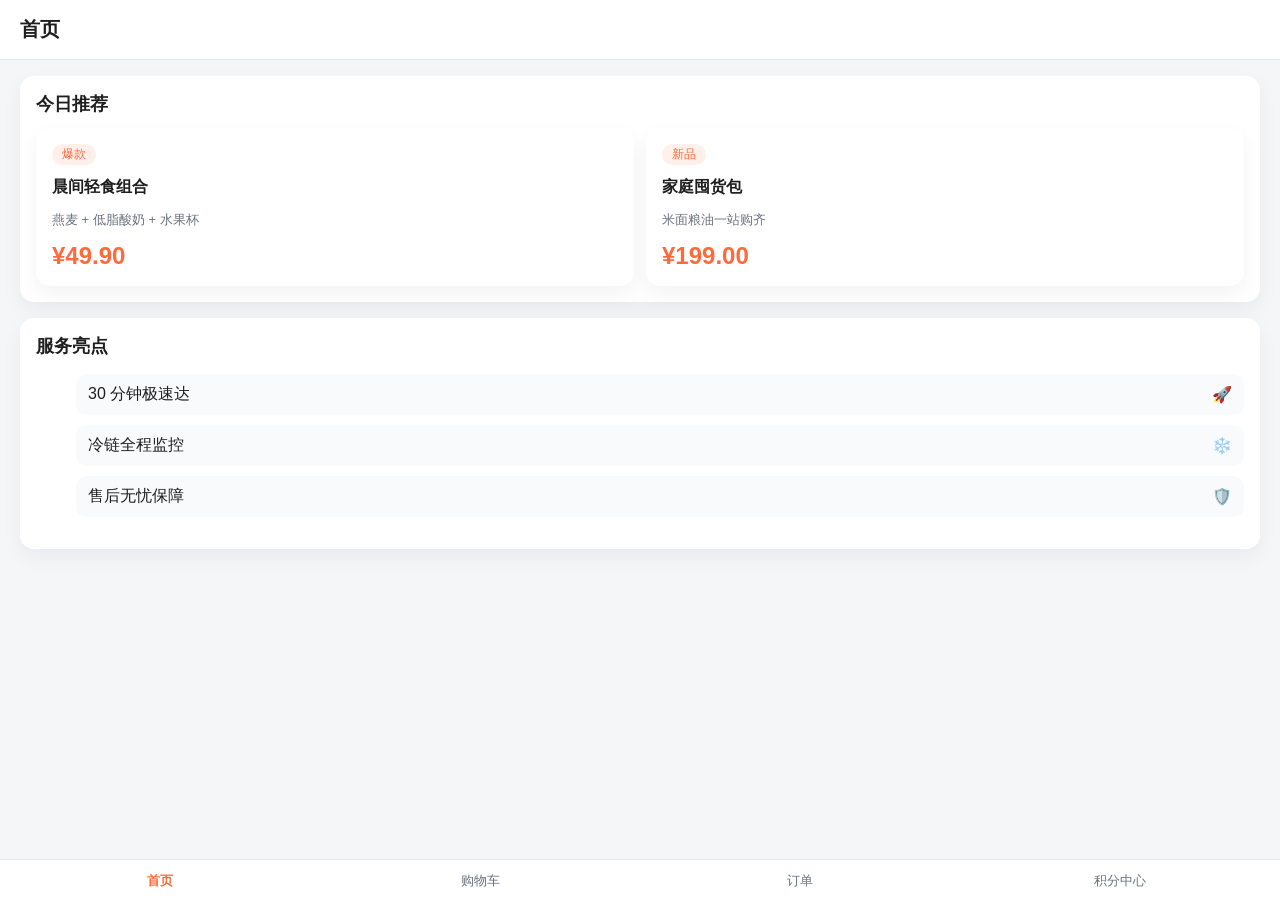
==== index.html @ 3f64d0c6 "Add tabbed routes with cart, orders, and points" ====
<!DOCTYPE html>
<html lang="zh-CN">
<head>
  <meta charset="UTF-8" />
  <meta name="viewport" content="width=device-width, initial-scale=1.0" />
  <title>购物应用原型</title>
  <link rel="stylesheet" href="styles.css" />
</head>
<body>
  <div id="app">
    <header class="app-header">
      <h1 id="page-title">首页</h1>
    </header>

    <main id="main-content" class="main-content"></main>

    <nav class="tabbar">
      <button class="tabbar-item" data-route="home">
        <span>首页</span>
      </button>
      <button class="tabbar-item" data-route="cart">
        <span>购物车</span>
      </button>
      <button class="tabbar-item" data-route="orders">
        <span>订单</span>
      </button>
      <button class="tabbar-item" data-route="points">
        <span>积分中心</span>
      </button>
    </nav>
  </div>

  <script src="app.js"></script>
</body>
</html>
---- styles.css ----
:root {
  color-scheme: light;
  font-family: "PingFang SC", "Microsoft YaHei", sans-serif;
  --primary: #ff6a3d;
  --text: #1f1f1f;
  --muted: #6b7280;
  --card: #ffffff;
  --bg: #f5f6f8;
  --border: #e5e7eb;
}

* {
  box-sizing: border-box;
}

body {
  margin: 0;
  background: var(--bg);
  color: var(--text);
}

#app {
  min-height: 100vh;
  display: flex;
  flex-direction: column;
}

.app-header {
  padding: 16px 20px;
  background: var(--card);
  border-bottom: 1px solid var(--border);
  position: sticky;
  top: 0;
  z-index: 10;
}

.app-header h1 {
  margin: 0;
  font-size: 20px;
}

.main-content {
  flex: 1;
  padding: 16px 20px 80px;
  display: flex;
  flex-direction: column;
  gap: 16px;
}

.card {
  background: var(--card);
  border-radius: 14px;
  padding: 16px;
  box-shadow: 0 8px 20px rgba(15, 23, 42, 0.05);
}

.card h2 {
  margin: 0 0 12px;
  font-size: 18px;
}

.card h3 {
  margin: 12px 0 8px;
  font-size: 16px;
}

.badge {
  display: inline-block;
  padding: 2px 10px;
  border-radius: 999px;
  background: rgba(255, 106, 61, 0.1);
  color: var(--primary);
  font-size: 12px;
}

.tabbar {
  position: fixed;
  bottom: 0;
  left: 0;
  right: 0;
  display: grid;
  grid-template-columns: repeat(4, 1fr);
  background: var(--card);
  border-top: 1px solid var(--border);
}

.tabbar-item {
  padding: 12px 0 10px;
  border: none;
  background: transparent;
  font-size: 13px;
  color: var(--muted);
}

.tabbar-item.active {
  color: var(--primary);
  font-weight: 600;
}

.cart-item {
  display: grid;
  grid-template-columns: 1fr auto;
  gap: 8px;
  align-items: center;
  padding: 12px 0;
  border-bottom: 1px solid var(--border);
}

.cart-item:last-child {
  border-bottom: none;
}

.cart-item-info {
  display: flex;
  flex-direction: column;
  gap: 4px;
}

.cart-controls {
  display: flex;
  gap: 8px;
  align-items: center;
}

.cart-controls button {
  width: 28px;
  height: 28px;
  border-radius: 8px;
  border: 1px solid var(--border);
  background: #fff;
}

.total-row {
  display: flex;
  justify-content: space-between;
  font-weight: 600;
}

.action-button {
  background: var(--primary);
  color: #fff;
  border: none;
  border-radius: 12px;
  padding: 10px 16px;
  font-size: 14px;
  cursor: pointer;
}

.timeline {
  display: flex;
  flex-direction: column;
  gap: 12px;
  margin-top: 12px;
}

.timeline-item {
  display: grid;
  grid-template-columns: 10px 1fr;
  gap: 10px;
  align-items: start;
}

.timeline-dot {
  width: 10px;
  height: 10px;
  border-radius: 50%;
  background: var(--primary);
  margin-top: 6px;
}

.timeline-content {
  background: #fdf2ec;
  padding: 10px 12px;
  border-radius: 10px;
}

.list {
  display: flex;
  flex-direction: column;
  gap: 10px;
}

.list-item {
  display: flex;
  justify-content: space-between;
  align-items: center;
  padding: 10px 12px;
  background: #f8fafc;
  border-radius: 10px;
}

.grid-2 {
  display: grid;
  grid-template-columns: repeat(2, 1fr);
  gap: 12px;
}

.notice {
  font-size: 13px;
  color: var(--muted);
}

.highlight {
  font-size: 24px;
  font-weight: 700;
  color: var(--primary);
}
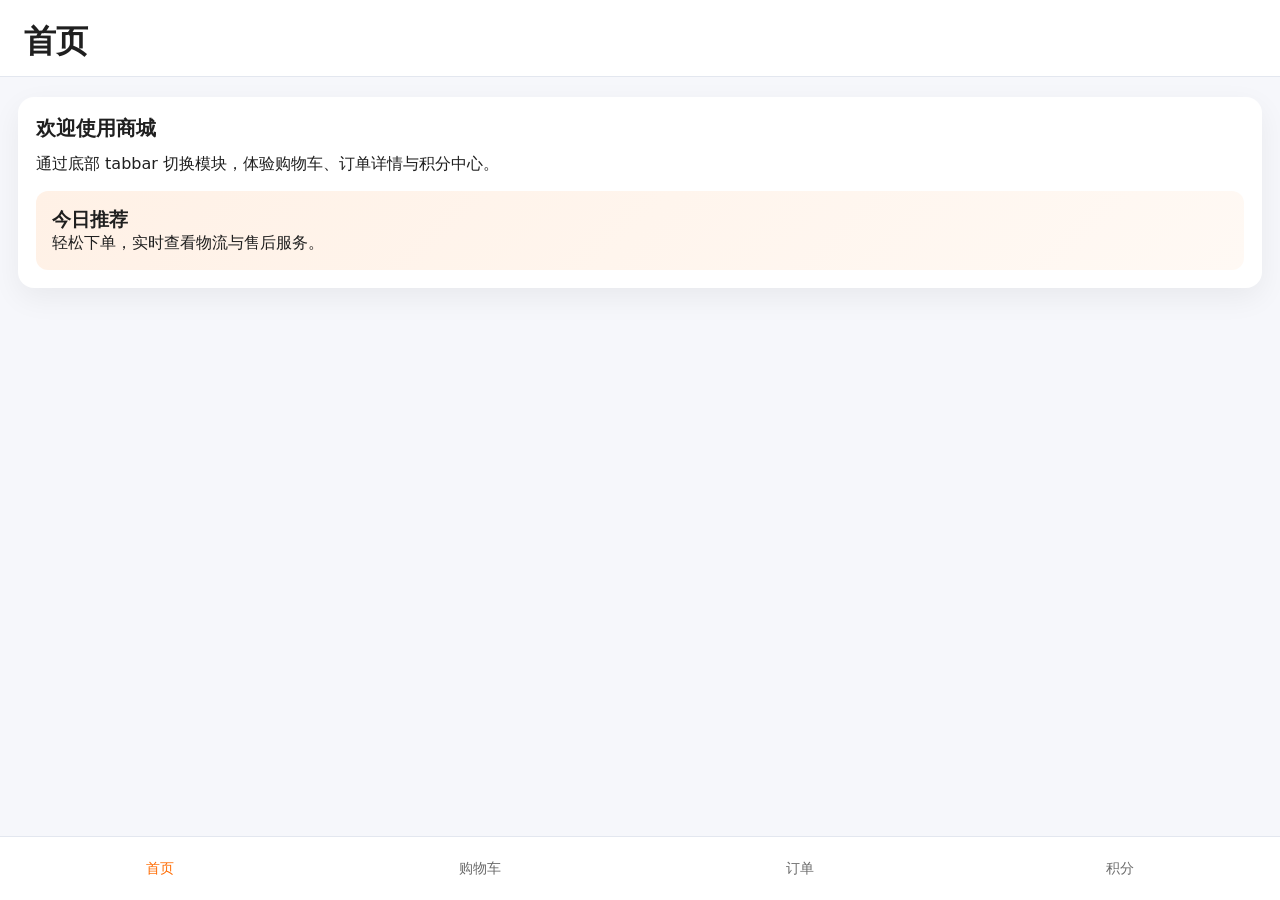
==== commit f4798055: "Add tabbed routing demo with cart and points" ====
--- a/index.html
+++ b/index.html
@@ -1,35 +1,126 @@
 <!DOCTYPE html>
 <html lang="zh-CN">
-<head>
-  <meta charset="UTF-8" />
-  <meta name="viewport" content="width=device-width, initial-scale=1.0" />
-  <title>购物应用原型</title>
-  <link rel="stylesheet" href="styles.css" />
-</head>
-<body>
-  <div id="app">
-    <header class="app-header">
-      <h1 id="page-title">首页</h1>
-    </header>
+  <head>
+    <meta charset="UTF-8" />
+    <meta name="viewport" content="width=device-width, initial-scale=1.0" />
+    <title>购物应用</title>
+    <link rel="stylesheet" href="style.css" />
+  </head>
+  <body>
+    <div class="app">
+      <header class="topbar">
+        <h1 id="page-title">首页</h1>
+      </header>
 
-    <main id="main-content" class="main-content"></main>
+      <main class="content" id="view"></main>
 
-    <nav class="tabbar">
-      <button class="tabbar-item" data-route="home">
-        <span>首页</span>
-      </button>
-      <button class="tabbar-item" data-route="cart">
-        <span>购物车</span>
-      </button>
-      <button class="tabbar-item" data-route="orders">
-        <span>订单</span>
-      </button>
-      <button class="tabbar-item" data-route="points">
-        <span>积分中心</span>
-      </button>
-    </nav>
-  </div>
+      <nav class="tabbar">
+        <a href="#/home" data-route="home" class="tab active">首页</a>
+        <a href="#/cart" data-route="cart" class="tab">购物车</a>
+        <a href="#/order" data-route="order" class="tab">订单</a>
+        <a href="#/points" data-route="points" class="tab">积分</a>
+      </nav>
+    </div>
 
-  <script src="app.js"></script>
-</body>
+    <template id="home-template">
+      <section class="panel">
+        <h2>欢迎使用商城</h2>
+        <p>通过底部 tabbar 切换模块，体验购物车、订单详情与积分中心。</p>
+        <div class="highlight">
+          <h3>今日推荐</h3>
+          <p>轻松下单，实时查看物流与售后服务。</p>
+        </div>
+      </section>
+    </template>
+
+    <template id="cart-template">
+      <section class="panel">
+        <h2>购物车</h2>
+        <p class="hint">购物车内容会自动保存在本地，刷新后依旧保留。</p>
+        <div class="cart-items" id="cart-items"></div>
+        <div class="cart-summary">
+          <div>
+            <span>商品总价</span>
+            <strong id="cart-total">¥0.00</strong>
+          </div>
+          <button id="checkout">去结算</button>
+        </div>
+      </section>
+    </template>
+
+    <template id="order-template">
+      <section class="panel">
+        <h2>订单详情</h2>
+        <div class="order-card">
+          <div class="order-meta">
+            <div>
+              <span>订单编号</span>
+              <strong>#2024-0918</strong>
+            </div>
+            <div>
+              <span>订单状态</span>
+              <strong class="status">运输中</strong>
+            </div>
+          </div>
+          <h3>配送轨迹</h3>
+          <ul class="timeline">
+            <li>
+              <span class="dot active"></span>
+              <div>
+                <p>包裹已从上海转运中心发出</p>
+                <time>2024-09-18 10:45</time>
+              </div>
+            </li>
+            <li>
+              <span class="dot"></span>
+              <div>
+                <p>包裹到达杭州分拨中心</p>
+                <time>2024-09-19 06:20</time>
+              </div>
+            </li>
+            <li>
+              <span class="dot"></span>
+              <div>
+                <p>派送中，预计今日送达</p>
+                <time>2024-09-19 09:30</time>
+              </div>
+            </li>
+          </ul>
+          <div class="after-sale">
+            <span>需要帮助？</span>
+            <a href="#/after-sale" class="link">进入售后入口</a>
+          </div>
+        </div>
+      </section>
+    </template>
+
+    <template id="points-template">
+      <section class="panel">
+        <h2>积分中心</h2>
+        <div class="points-balance">
+          <div>
+            <span>当前积分</span>
+            <strong id="points-balance">12,480</strong>
+          </div>
+          <button id="points-recharge">积分充值</button>
+        </div>
+        <h3>积分流水</h3>
+        <ul class="points-history" id="points-history"></ul>
+      </section>
+    </template>
+
+    <template id="after-sale-template">
+      <section class="panel">
+        <h2>售后服务</h2>
+        <p>请选择需要的服务类型，我们会尽快处理。</p>
+        <div class="after-sale-actions">
+          <button>申请退货</button>
+          <button>申请换货</button>
+          <button>联系客服</button>
+        </div>
+      </section>
+    </template>
+
+    <script src="app.js"></script>
+  </body>
 </html>
--- a/style.css
+++ b/style.css
@@ -0,0 +1,272 @@
+:root {
+  color-scheme: light;
+  font-family: "PingFang SC", "Microsoft YaHei", system-ui, sans-serif;
+  --primary: #ff6b00;
+  --bg: #f6f7fb;
+  --card: #ffffff;
+  --text: #1f1f1f;
+  --muted: #6c6c6c;
+  --border: #e3e7ef;
+}
+
+* {
+  box-sizing: border-box;
+  margin: 0;
+  padding: 0;
+}
+
+body {
+  background: var(--bg);
+  color: var(--text);
+}
+
+.app {
+  min-height: 100vh;
+  display: flex;
+  flex-direction: column;
+}
+
+.topbar {
+  padding: 20px 24px 12px;
+  background: var(--card);
+  border-bottom: 1px solid var(--border);
+  position: sticky;
+  top: 0;
+  z-index: 10;
+}
+
+.content {
+  flex: 1;
+  padding: 20px 18px 92px;
+}
+
+.tabbar {
+  position: fixed;
+  bottom: 0;
+  left: 0;
+  right: 0;
+  background: var(--card);
+  border-top: 1px solid var(--border);
+  display: grid;
+  grid-template-columns: repeat(4, 1fr);
+  height: 64px;
+  align-items: center;
+  padding-bottom: env(safe-area-inset-bottom, 0);
+}
+
+.tab {
+  text-decoration: none;
+  color: var(--muted);
+  font-size: 14px;
+  text-align: center;
+  font-weight: 500;
+}
+
+.tab.active {
+  color: var(--primary);
+}
+
+.panel {
+  background: var(--card);
+  padding: 18px;
+  border-radius: 16px;
+  box-shadow: 0 10px 30px rgba(20, 20, 20, 0.06);
+}
+
+.panel h2 {
+  margin-bottom: 12px;
+  font-size: 20px;
+}
+
+.highlight {
+  margin-top: 16px;
+  padding: 16px;
+  border-radius: 12px;
+  background: linear-gradient(135deg, #fff1e6, #fff9f4);
+}
+
+.hint {
+  color: var(--muted);
+  font-size: 14px;
+  margin-bottom: 16px;
+}
+
+.cart-items {
+  display: flex;
+  flex-direction: column;
+  gap: 12px;
+}
+
+.cart-item {
+  display: flex;
+  justify-content: space-between;
+  align-items: center;
+  padding: 12px;
+  border: 1px solid var(--border);
+  border-radius: 12px;
+}
+
+.cart-item h4 {
+  font-size: 16px;
+  margin-bottom: 4px;
+}
+
+.cart-item span {
+  color: var(--muted);
+  font-size: 13px;
+}
+
+.quantity {
+  display: flex;
+  align-items: center;
+  gap: 8px;
+}
+
+.quantity button {
+  width: 28px;
+  height: 28px;
+  border-radius: 8px;
+  border: 1px solid var(--border);
+  background: #fff;
+  cursor: pointer;
+}
+
+.cart-summary {
+  margin-top: 20px;
+  padding-top: 12px;
+  border-top: 1px dashed var(--border);
+  display: flex;
+  justify-content: space-between;
+  align-items: center;
+}
+
+.cart-summary strong {
+  font-size: 20px;
+  color: var(--primary);
+}
+
+.cart-summary button {
+  background: var(--primary);
+  color: #fff;
+  border: none;
+  border-radius: 999px;
+  padding: 10px 18px;
+  cursor: pointer;
+}
+
+.order-card {
+  display: flex;
+  flex-direction: column;
+  gap: 16px;
+}
+
+.order-meta {
+  display: grid;
+  grid-template-columns: repeat(2, 1fr);
+  gap: 12px;
+}
+
+.status {
+  color: #16a34a;
+}
+
+.timeline {
+  list-style: none;
+  display: flex;
+  flex-direction: column;
+  gap: 12px;
+}
+
+.timeline li {
+  display: flex;
+  gap: 12px;
+}
+
+.dot {
+  width: 10px;
+  height: 10px;
+  border-radius: 50%;
+  background: #cbd5f5;
+  margin-top: 6px;
+}
+
+.dot.active {
+  background: var(--primary);
+}
+
+.timeline time {
+  color: var(--muted);
+  font-size: 12px;
+}
+
+.after-sale {
+  display: flex;
+  justify-content: space-between;
+  align-items: center;
+  background: #fdf4f0;
+  padding: 12px;
+  border-radius: 12px;
+}
+
+.link {
+  color: var(--primary);
+  text-decoration: none;
+}
+
+.points-balance {
+  display: flex;
+  justify-content: space-between;
+  align-items: center;
+  margin-bottom: 16px;
+  background: #fff6e9;
+  padding: 16px;
+  border-radius: 12px;
+}
+
+.points-balance strong {
+  font-size: 22px;
+  color: var(--primary);
+}
+
+.points-balance button {
+  background: var(--primary);
+  border: none;
+  color: #fff;
+  border-radius: 999px;
+  padding: 8px 16px;
+  cursor: pointer;
+}
+
+.points-history {
+  list-style: none;
+  display: flex;
+  flex-direction: column;
+  gap: 10px;
+}
+
+.points-history li {
+  display: flex;
+  justify-content: space-between;
+  padding: 12px;
+  border: 1px solid var(--border);
+  border-radius: 12px;
+}
+
+.points-history span {
+  color: var(--muted);
+  font-size: 13px;
+}
+
+.after-sale-actions {
+  display: flex;
+  flex-direction: column;
+  gap: 12px;
+}
+
+.after-sale-actions button {
+  border: 1px solid var(--border);
+  background: #fff;
+  border-radius: 12px;
+  padding: 12px;
+  cursor: pointer;
+}
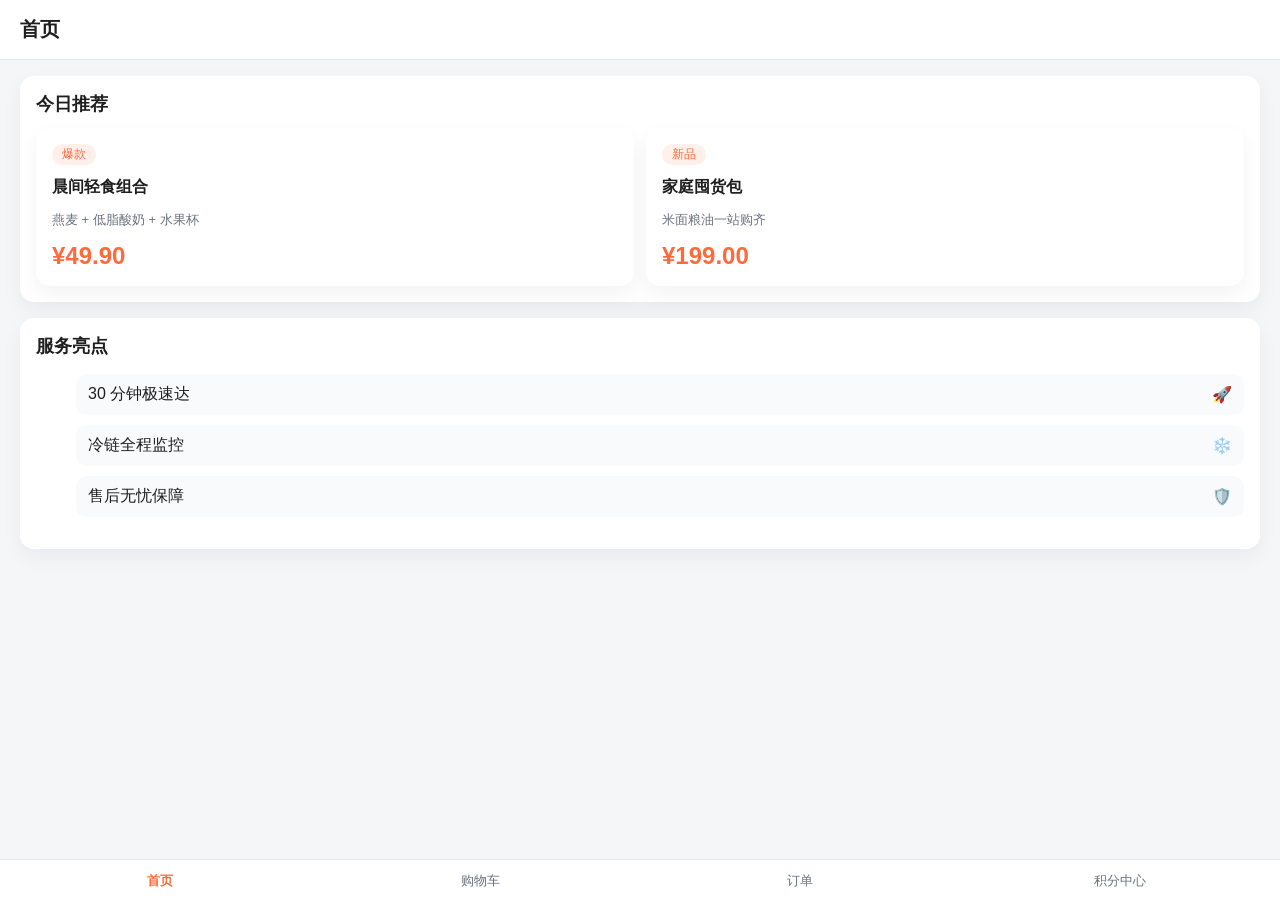
==== commit afd45256: "Merge pull request #5 from szzz369/codex/design-page-routing-and-tabbar Add tabbed routes with cart " ====
--- a/index.html
+++ b/index.html
@@ -1,126 +1,35 @@
 <!DOCTYPE html>
 <html lang="zh-CN">
-  <head>
-    <meta charset="UTF-8" />
-    <meta name="viewport" content="width=device-width, initial-scale=1.0" />
-    <title>购物应用</title>
-    <link rel="stylesheet" href="style.css" />
-  </head>
-  <body>
-    <div class="app">
-      <header class="topbar">
-        <h1 id="page-title">首页</h1>
-      </header>
+<head>
+  <meta charset="UTF-8" />
+  <meta name="viewport" content="width=device-width, initial-scale=1.0" />
+  <title>购物应用原型</title>
+  <link rel="stylesheet" href="styles.css" />
+</head>
+<body>
+  <div id="app">
+    <header class="app-header">
+      <h1 id="page-title">首页</h1>
+    </header>
 
-      <main class="content" id="view"></main>
+    <main id="main-content" class="main-content"></main>
 
-      <nav class="tabbar">
-        <a href="#/home" data-route="home" class="tab active">首页</a>
-        <a href="#/cart" data-route="cart" class="tab">购物车</a>
-        <a href="#/order" data-route="order" class="tab">订单</a>
-        <a href="#/points" data-route="points" class="tab">积分</a>
-      </nav>
-    </div>
+    <nav class="tabbar">
+      <button class="tabbar-item" data-route="home">
+        <span>首页</span>
+      </button>
+      <button class="tabbar-item" data-route="cart">
+        <span>购物车</span>
+      </button>
+      <button class="tabbar-item" data-route="orders">
+        <span>订单</span>
+      </button>
+      <button class="tabbar-item" data-route="points">
+        <span>积分中心</span>
+      </button>
+    </nav>
+  </div>
 
-    <template id="home-template">
-      <section class="panel">
-        <h2>欢迎使用商城</h2>
-        <p>通过底部 tabbar 切换模块，体验购物车、订单详情与积分中心。</p>
-        <div class="highlight">
-          <h3>今日推荐</h3>
-          <p>轻松下单，实时查看物流与售后服务。</p>
-        </div>
-      </section>
-    </template>
-
-    <template id="cart-template">
-      <section class="panel">
-        <h2>购物车</h2>
-        <p class="hint">购物车内容会自动保存在本地，刷新后依旧保留。</p>
-        <div class="cart-items" id="cart-items"></div>
-        <div class="cart-summary">
-          <div>
-            <span>商品总价</span>
-            <strong id="cart-total">¥0.00</strong>
-          </div>
-          <button id="checkout">去结算</button>
-        </div>
-      </section>
-    </template>
-
-    <template id="order-template">
-      <section class="panel">
-        <h2>订单详情</h2>
-        <div class="order-card">
-          <div class="order-meta">
-            <div>
-              <span>订单编号</span>
-              <strong>#2024-0918</strong>
-            </div>
-            <div>
-              <span>订单状态</span>
-              <strong class="status">运输中</strong>
-            </div>
-          </div>
-          <h3>配送轨迹</h3>
-          <ul class="timeline">
-            <li>
-              <span class="dot active"></span>
-              <div>
-                <p>包裹已从上海转运中心发出</p>
-                <time>2024-09-18 10:45</time>
-              </div>
-            </li>
-            <li>
-              <span class="dot"></span>
-              <div>
-                <p>包裹到达杭州分拨中心</p>
-                <time>2024-09-19 06:20</time>
-              </div>
-            </li>
-            <li>
-              <span class="dot"></span>
-              <div>
-                <p>派送中，预计今日送达</p>
-                <time>2024-09-19 09:30</time>
-              </div>
-            </li>
-          </ul>
-          <div class="after-sale">
-            <span>需要帮助？</span>
-            <a href="#/after-sale" class="link">进入售后入口</a>
-          </div>
-        </div>
-      </section>
-    </template>
-
-    <template id="points-template">
-      <section class="panel">
-        <h2>积分中心</h2>
-        <div class="points-balance">
-          <div>
-            <span>当前积分</span>
-            <strong id="points-balance">12,480</strong>
-          </div>
-          <button id="points-recharge">积分充值</button>
-        </div>
-        <h3>积分流水</h3>
-        <ul class="points-history" id="points-history"></ul>
-      </section>
-    </template>
-
-    <template id="after-sale-template">
-      <section class="panel">
-        <h2>售后服务</h2>
-        <p>请选择需要的服务类型，我们会尽快处理。</p>
-        <div class="after-sale-actions">
-          <button>申请退货</button>
-          <button>申请换货</button>
-          <button>联系客服</button>
-        </div>
-      </section>
-    </template>
-
-    <script src="app.js"></script>
-  </body>
+  <script src="app.js"></script>
+</body>
 </html>
--- a/styles.css
+++ b/styles.css
@@ -0,0 +1,207 @@
+:root {
+  color-scheme: light;
+  font-family: "PingFang SC", "Microsoft YaHei", sans-serif;
+  --primary: #ff6a3d;
+  --text: #1f1f1f;
+  --muted: #6b7280;
+  --card: #ffffff;
+  --bg: #f5f6f8;
+  --border: #e5e7eb;
+}
+
+* {
+  box-sizing: border-box;
+}
+
+body {
+  margin: 0;
+  background: var(--bg);
+  color: var(--text);
+}
+
+#app {
+  min-height: 100vh;
+  display: flex;
+  flex-direction: column;
+}
+
+.app-header {
+  padding: 16px 20px;
+  background: var(--card);
+  border-bottom: 1px solid var(--border);
+  position: sticky;
+  top: 0;
+  z-index: 10;
+}
+
+.app-header h1 {
+  margin: 0;
+  font-size: 20px;
+}
+
+.main-content {
+  flex: 1;
+  padding: 16px 20px 80px;
+  display: flex;
+  flex-direction: column;
+  gap: 16px;
+}
+
+.card {
+  background: var(--card);
+  border-radius: 14px;
+  padding: 16px;
+  box-shadow: 0 8px 20px rgba(15, 23, 42, 0.05);
+}
+
+.card h2 {
+  margin: 0 0 12px;
+  font-size: 18px;
+}
+
+.card h3 {
+  margin: 12px 0 8px;
+  font-size: 16px;
+}
+
+.badge {
+  display: inline-block;
+  padding: 2px 10px;
+  border-radius: 999px;
+  background: rgba(255, 106, 61, 0.1);
+  color: var(--primary);
+  font-size: 12px;
+}
+
+.tabbar {
+  position: fixed;
+  bottom: 0;
+  left: 0;
+  right: 0;
+  display: grid;
+  grid-template-columns: repeat(4, 1fr);
+  background: var(--card);
+  border-top: 1px solid var(--border);
+}
+
+.tabbar-item {
+  padding: 12px 0 10px;
+  border: none;
+  background: transparent;
+  font-size: 13px;
+  color: var(--muted);
+}
+
+.tabbar-item.active {
+  color: var(--primary);
+  font-weight: 600;
+}
+
+.cart-item {
+  display: grid;
+  grid-template-columns: 1fr auto;
+  gap: 8px;
+  align-items: center;
+  padding: 12px 0;
+  border-bottom: 1px solid var(--border);
+}
+
+.cart-item:last-child {
+  border-bottom: none;
+}
+
+.cart-item-info {
+  display: flex;
+  flex-direction: column;
+  gap: 4px;
+}
+
+.cart-controls {
+  display: flex;
+  gap: 8px;
+  align-items: center;
+}
+
+.cart-controls button {
+  width: 28px;
+  height: 28px;
+  border-radius: 8px;
+  border: 1px solid var(--border);
+  background: #fff;
+}
+
+.total-row {
+  display: flex;
+  justify-content: space-between;
+  font-weight: 600;
+}
+
+.action-button {
+  background: var(--primary);
+  color: #fff;
+  border: none;
+  border-radius: 12px;
+  padding: 10px 16px;
+  font-size: 14px;
+  cursor: pointer;
+}
+
+.timeline {
+  display: flex;
+  flex-direction: column;
+  gap: 12px;
+  margin-top: 12px;
+}
+
+.timeline-item {
+  display: grid;
+  grid-template-columns: 10px 1fr;
+  gap: 10px;
+  align-items: start;
+}
+
+.timeline-dot {
+  width: 10px;
+  height: 10px;
+  border-radius: 50%;
+  background: var(--primary);
+  margin-top: 6px;
+}
+
+.timeline-content {
+  background: #fdf2ec;
+  padding: 10px 12px;
+  border-radius: 10px;
+}
+
+.list {
+  display: flex;
+  flex-direction: column;
+  gap: 10px;
+}
+
+.list-item {
+  display: flex;
+  justify-content: space-between;
+  align-items: center;
+  padding: 10px 12px;
+  background: #f8fafc;
+  border-radius: 10px;
+}
+
+.grid-2 {
+  display: grid;
+  grid-template-columns: repeat(2, 1fr);
+  gap: 12px;
+}
+
+.notice {
+  font-size: 13px;
+  color: var(--muted);
+}
+
+.highlight {
+  font-size: 24px;
+  font-weight: 700;
+  color: var(--primary);
+}
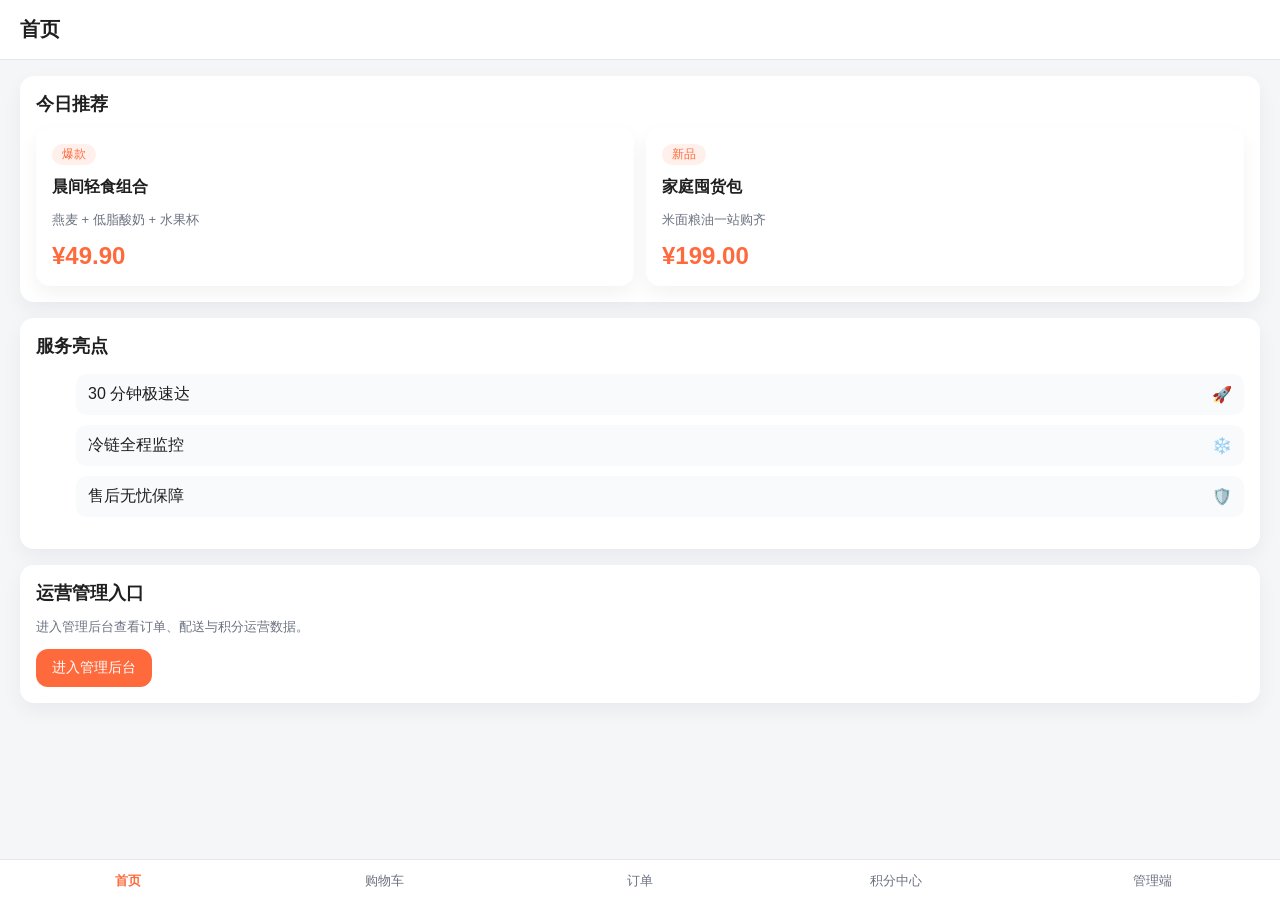
==== commit be69900c: "Add admin dashboard route to web prototype" ====
--- a/index.html
+++ b/index.html
@@ -27,6 +27,9 @@
       <button class="tabbar-item" data-route="points">
         <span>积分中心</span>
       </button>
+      <button class="tabbar-item" data-route="admin">
+        <span>管理端</span>
+      </button>
     </nav>
   </div>
 
--- a/styles.css
+++ b/styles.css
@@ -79,7 +79,7 @@
   left: 0;
   right: 0;
   display: grid;
-  grid-template-columns: repeat(4, 1fr);
+  grid-template-columns: repeat(5, 1fr);
   background: var(--card);
   border-top: 1px solid var(--border);
 }
@@ -200,6 +200,34 @@
   color: var(--muted);
 }
 
+.module-grid {
+  display: grid;
+  grid-template-columns: repeat(2, 1fr);
+  gap: 12px;
+}
+
+.module-card {
+  padding: 12px;
+  border-radius: 12px;
+  border: 1px solid var(--border);
+  background: #f9fafb;
+  display: flex;
+  flex-direction: column;
+  gap: 6px;
+}
+
+.module-title {
+  display: flex;
+  align-items: center;
+  justify-content: space-between;
+  font-weight: 600;
+}
+
+.module-meta {
+  font-size: 12px;
+  color: var(--muted);
+}
+
 .highlight {
   font-size: 24px;
   font-weight: 700;
